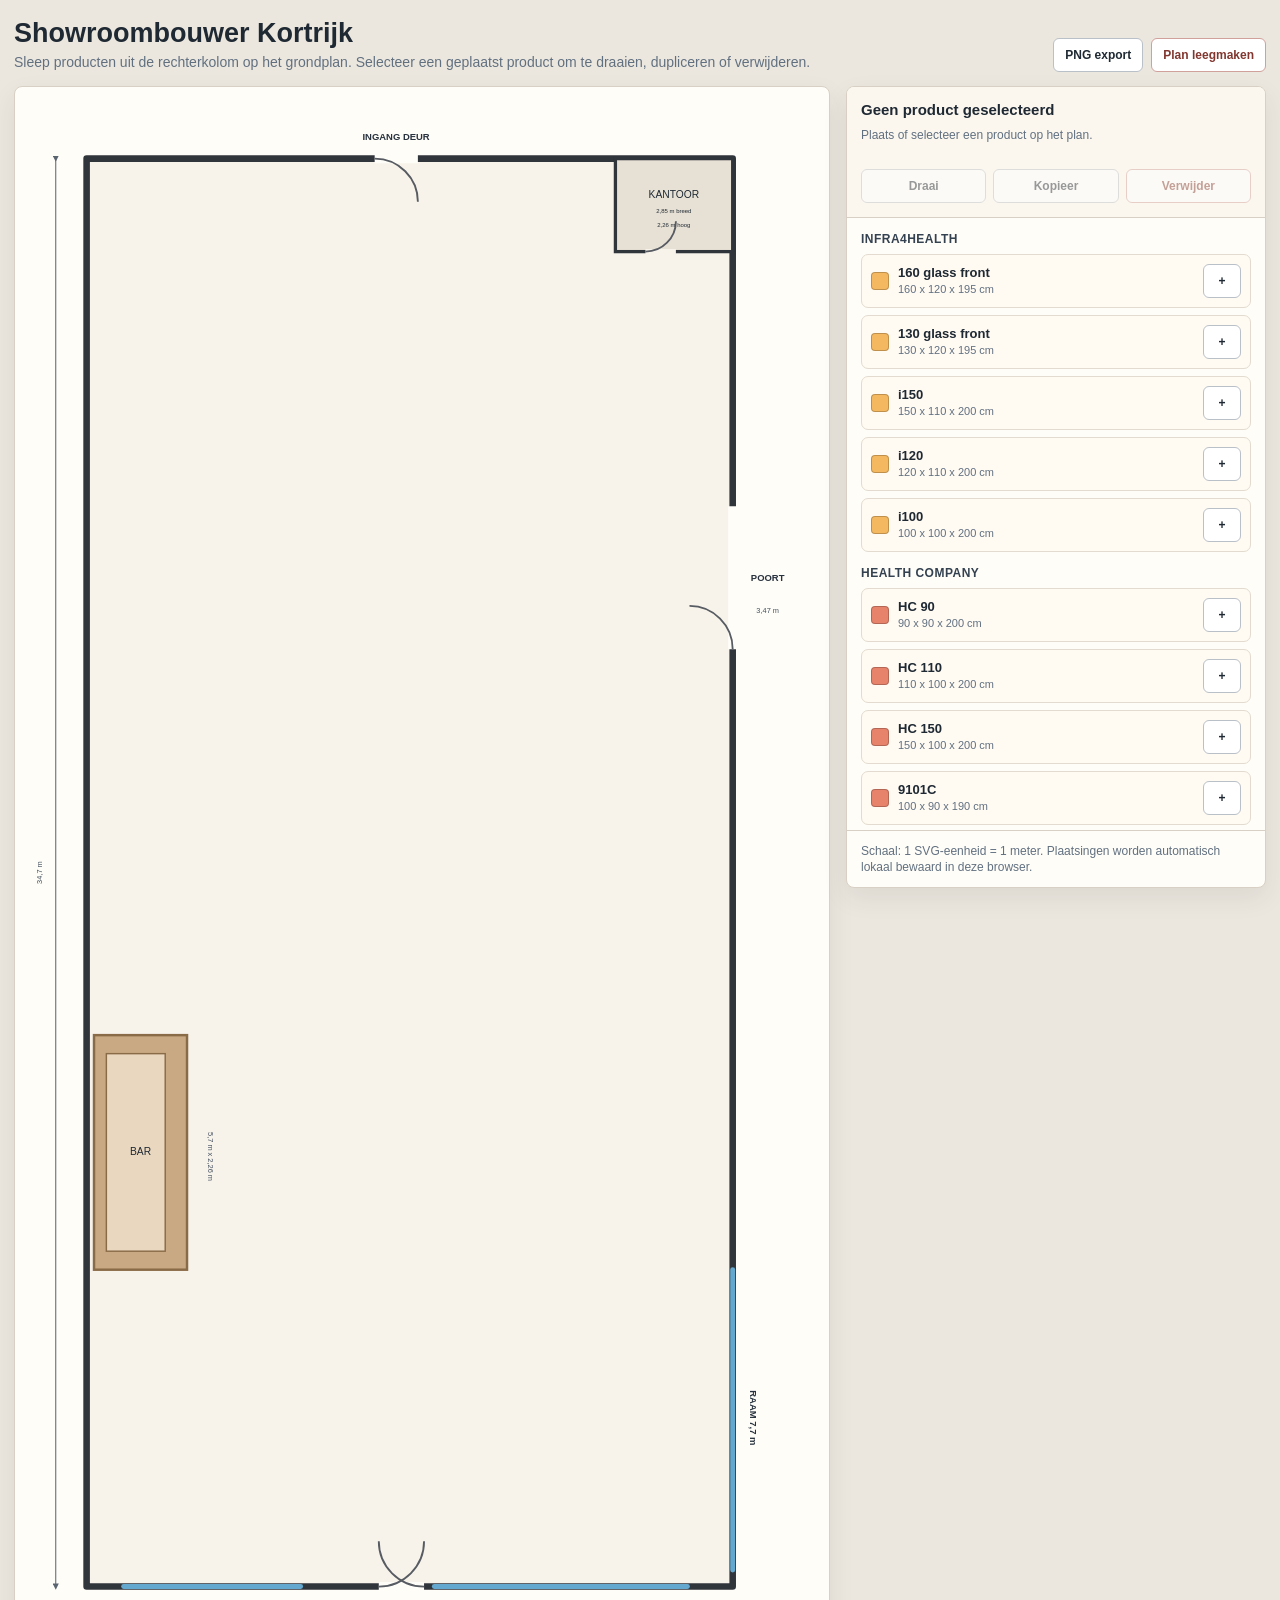
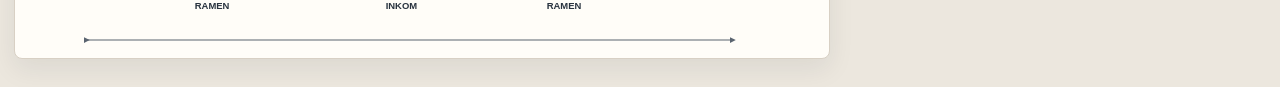
==== index.html @ aa3d27e9 "Initial showroom builder" ====
<!doctype html>
<html lang="nl">
<head>
  <meta charset="utf-8">
  <meta name="viewport" content="width=device-width, initial-scale=1">
  <meta http-equiv="refresh" content="0; url=showroom-bouwer.html">
  <title>Showroombouwer Kortrijk</title>
</head>
<body>
  <p><a href="showroom-bouwer.html">Open de showroombouwer</a></p>
</body>
</html>
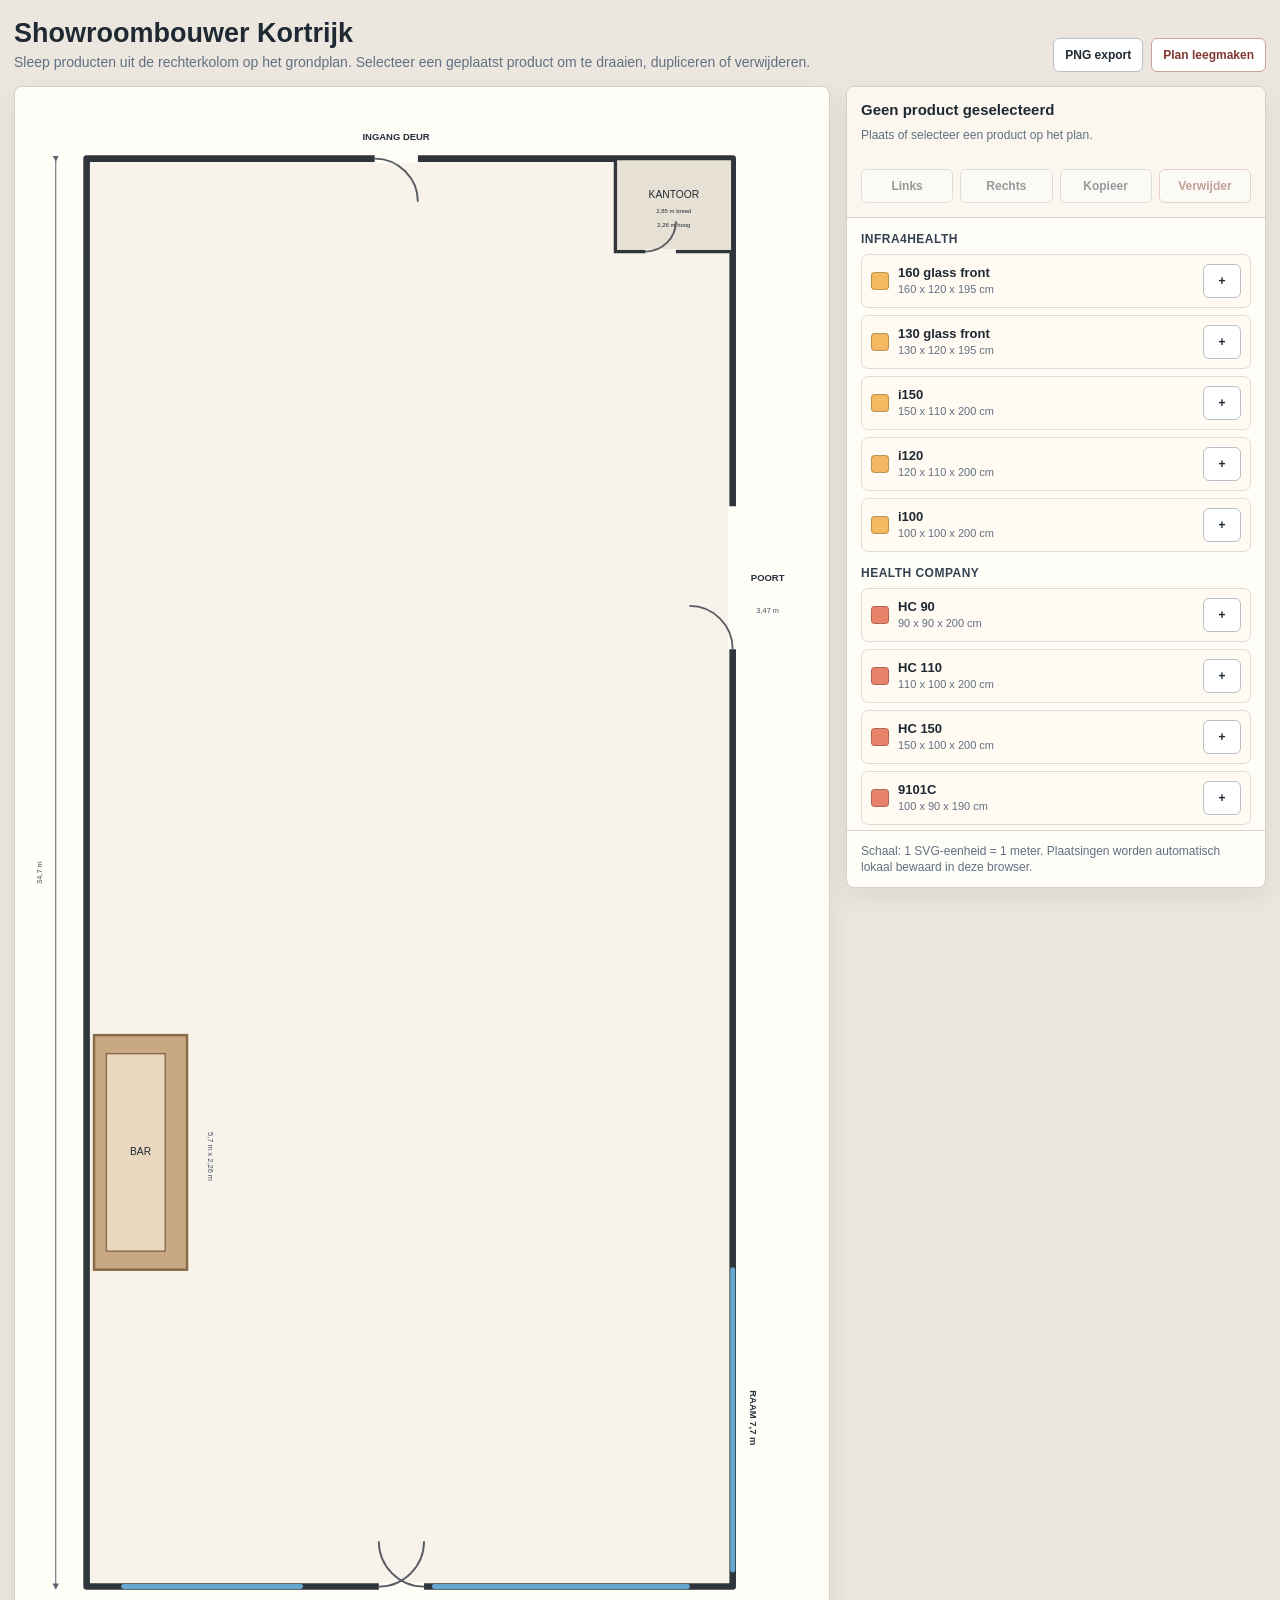
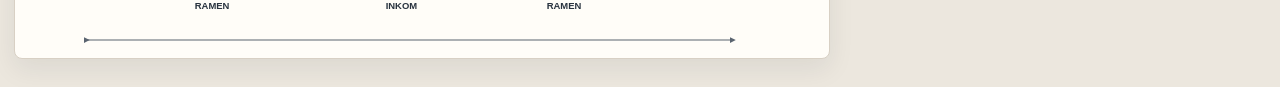
==== commit 76be0a83: "Improve product rotation controls" ====
--- a/index.html
+++ b/index.html
@@ -1,12 +1,110 @@
-<!doctype html>
+﻿<!doctype html>
 <html lang="nl">
 <head>
   <meta charset="utf-8">
   <meta name="viewport" content="width=device-width, initial-scale=1">
-  <meta http-equiv="refresh" content="0; url=showroom-bouwer.html">
   <title>Showroombouwer Kortrijk</title>
+  <link rel="stylesheet" href="styles.css">
 </head>
 <body>
-  <p><a href="showroom-bouwer.html">Open de showroombouwer</a></p>
+<main>
+  <header>
+    <div>
+      <h1>Showroombouwer Kortrijk</h1>
+      <p class="subtitle">Sleep producten uit de rechterkolom op het grondplan. Selecteer een geplaatst product om te draaien, dupliceren of verwijderen.</p>
+    </div>
+    <div class="actions">
+      <button id="savePngBtn" type="button">PNG export</button>
+      <button id="clearBtn" type="button" class="danger">Plan leegmaken</button>
+    </div>
+  </header>
+
+  <section class="app">
+    <div class="board" id="board">
+      <svg id="plan" viewBox="-1.4 -1.4 19.1 37.5" role="img" aria-label="Leeg grondplan showroom Kortrijk">
+        <defs>
+          <pattern id="wood" width="0.32" height="0.32" patternUnits="userSpaceOnUse" patternTransform="rotate(28)">
+            <rect width="0.32" height="0.32" fill="#b98653"></rect>
+            <path d="M 0 0.16 H 0.32" stroke="#7a4f2d" stroke-width="0.025" opacity="0.55"></path>
+          </pattern>
+          <pattern id="grass" width="0.22" height="0.22" patternUnits="userSpaceOnUse" patternTransform="rotate(18)">
+            <rect width="0.22" height="0.22" fill="#7dbb73"></rect>
+            <path d="M 0.03 0 L 0.03 0.22 M 0.14 0 L 0.14 0.22" stroke="#4f884e" stroke-width="0.018" opacity="0.55"></path>
+          </pattern>
+          <linearGradient id="spaWater" x1="0" x2="1" y1="0" y2="1">
+            <stop offset="0" stop-color="#8fd2ec"></stop>
+            <stop offset="1" stop-color="#2e82ad"></stop>
+          </linearGradient>
+          <marker id="arrow" markerWidth="6" markerHeight="6" refX="3" refY="3" orient="auto">
+            <path d="M 0 0 L 6 3 L 0 6 z" fill="#5a6470"></path>
+          </marker>
+        </defs>
+
+        <g id="fixedPlan">
+          <rect class="floor" x="0" y="0" width="15.7" height="34.7"></rect>
+          <rect class="wall" x="0" y="0" width="15.7" height="34.7"></rect>
+
+          <line class="window" x1="0.9" y1="34.7" x2="5.2" y2="34.7"></line>
+          <line class="window" x1="8.45" y1="34.7" x2="14.6" y2="34.7"></line>
+          <line class="window" x1="15.7" y1="27.0" x2="15.7" y2="34.3"></line>
+          <text class="plan-label" x="3.05" y="35.18">RAMEN</text>
+          <text class="plan-label" x="11.6" y="35.18">RAMEN</text>
+          <text class="plan-label" transform="translate(16.18 30.6) rotate(90)">RAAM 7,7 m</text>
+
+          <line x1="7.10" y1="34.7" x2="8.20" y2="34.7" stroke="#fffdf8" stroke-width="0.22"></line>
+          <path class="door" d="M 7.10 34.7 A 1.10 1.10 0 0 0 8.20 33.60"></path>
+          <path class="door" d="M 8.20 34.7 A 1.10 1.10 0 0 1 7.10 33.60"></path>
+          <text class="plan-label" x="7.65" y="35.18">INKOM</text>
+
+          <line x1="15.7" y1="8.45" x2="15.7" y2="11.92" stroke="#fffdf8" stroke-width="0.22"></line>
+          <path class="door" d="M 15.7 11.92 A 1.05 1.05 0 0 0 14.65 10.87"></path>
+          <text class="plan-label" x="16.55" y="10.2">POORT</text>
+          <text class="dim" x="16.55" y="11.05">3,47 m</text>
+
+          <line x1="7.00" y1="0" x2="8.05" y2="0" stroke="#fffdf8" stroke-width="0.22"></line>
+          <path class="door" d="M 7.00 0 A 1.05 1.05 0 0 1 8.05 1.05"></path>
+          <text class="plan-label" x="7.52" y="-0.52">INGANG DEUR</text>
+
+          <rect x="12.85" y="0.00" width="2.85" height="2.26" fill="var(--office)" stroke="#30343b" stroke-width="0.08"></rect>
+          <line x1="13.58" y1="2.26" x2="14.32" y2="2.26" stroke="var(--floor)" stroke-width="0.13"></line>
+          <path class="door" d="M 13.58 2.26 A 0.74 0.74 0 0 0 14.32 1.52"></path>
+          <text class="fixed-label" x="14.27" y="0.88">KANTOOR</text>
+          <text class="fixed-label tiny" x="14.27" y="1.28">2,85 m breed</text>
+          <text class="fixed-label tiny" x="14.27" y="1.62">2,26 m hoog</text>
+
+          <rect x="0.18" y="21.30" width="2.26" height="5.70" fill="var(--bar)" stroke="#8a6b48" stroke-width="0.06"></rect>
+          <rect x="0.48" y="21.75" width="1.43" height="4.80" fill="#ead7bf" stroke="#8a6b48" stroke-width="0.035"></rect>
+          <text class="fixed-label" x="1.31" y="24.15">BAR</text>
+          <text class="dim" x="2.95" y="24.25" transform="rotate(90 2.95 24.25)">5,7 m x 2,26 m</text>
+
+          <line class="dim-line" x1="0" y1="36.00" x2="15.7" y2="36.00"></line>
+          <text class="dim" x="7.85" y="36.42">15,7 m</text>
+          <line class="dim-line" x1="-0.75" y1="0" x2="-0.75" y2="34.7"></line>
+          <text class="dim" x="-1.08" y="17.35" transform="rotate(-90 -1.08 17.35)">34,7 m</text>
+        </g>
+
+        <g id="items"></g>
+      </svg>
+    </div>
+
+    <aside class="sidebar">
+      <section class="selected-panel">
+        <h2 class="selected-title" id="selectedTitle">Geen product geselecteerd</h2>
+        <p class="selected-meta" id="selectedMeta">Plaats of selecteer een product op het plan.</p>
+        <div class="selected-actions">
+          <button id="rotateLeftBtn" type="button" disabled>Links</button>
+          <button id="rotateRightBtn" type="button" disabled>Rechts</button>
+          <button id="copyBtn" type="button" disabled>Kopieer</button>
+          <button id="deleteBtn" type="button" class="danger" disabled>Verwijder</button>
+        </div>
+      </section>
+      <section class="catalog" id="catalog" aria-label="Producten"></section>
+      <div class="footer">Schaal: 1 SVG-eenheid = 1 meter. Plaatsingen worden automatisch lokaal bewaard in deze browser.</div>
+    </aside>
+  </section>
+</main>
+
+<script src="app.js"></script>
 </body>
 </html>
+
--- a/styles.css
+++ b/styles.css
@@ -0,0 +1,237 @@
+﻿:root {
+      --ink: #1f2933;
+      --muted: #617080;
+      --line: #d8d0c4;
+      --page: #ece7de;
+      --panel: #fffdf8;
+      --floor: #f7f2ea;
+      --wall: #30343b;
+      --window: #64a8cf;
+      --infra: #f4b860;
+      --hc: #e7826b;
+      --classic: #c99b5c;
+      --barrel: #9b6a3d;
+      --spa: #4f9fc9;
+      --hottub: #b77a3e;
+      --canopy: #6f7f8d;
+      --grass: #6aa06a;
+      --bar: #c8a983;
+      --office: #e7e0d4;
+      --selected: #256d90;
+    }
+
+    * { box-sizing: border-box; }
+
+    body {
+      margin: 0;
+      color: var(--ink);
+      font-family: Arial, Helvetica, sans-serif;
+      background: var(--page);
+    }
+
+    main {
+      width: min(1480px, calc(100vw - 28px));
+      margin: 0 auto;
+      padding: 18px 0 28px;
+    }
+
+    header {
+      display: flex;
+      align-items: flex-end;
+      justify-content: space-between;
+      gap: 18px;
+      margin-bottom: 14px;
+    }
+
+    h1 {
+      margin: 0 0 4px;
+      font-size: 27px;
+      line-height: 1.15;
+      letter-spacing: 0;
+    }
+
+    .subtitle {
+      margin: 0;
+      color: var(--muted);
+      font-size: 14px;
+      line-height: 1.35;
+    }
+
+    .actions {
+      display: flex;
+      gap: 8px;
+      flex-wrap: wrap;
+      justify-content: flex-end;
+    }
+
+    button {
+      border: 1px solid #b9c0c7;
+      border-radius: 6px;
+      background: #fff;
+      color: var(--ink);
+      min-height: 34px;
+      padding: 7px 11px;
+      font: 700 12px Arial, Helvetica, sans-serif;
+      cursor: pointer;
+    }
+
+    button:hover { background: #f2f6f8; }
+    button:disabled { opacity: 0.45; cursor: default; }
+
+    .danger {
+      border-color: #d0a09b;
+      color: #81372f;
+    }
+
+    .app {
+      display: grid;
+      grid-template-columns: minmax(620px, 1fr) 420px;
+      gap: 16px;
+      align-items: start;
+    }
+
+    .board,
+    .sidebar {
+      background: var(--panel);
+      border: 1px solid var(--line);
+      border-radius: 8px;
+      box-shadow: 0 10px 26px rgba(31, 41, 51, 0.08);
+    }
+
+    .board {
+      padding: 14px;
+      overflow: auto;
+    }
+
+    svg {
+      display: block;
+      width: 100%;
+      height: auto;
+      min-width: 600px;
+      user-select: none;
+    }
+
+    .sidebar {
+      max-height: calc(100vh - 98px);
+      overflow: hidden;
+      display: grid;
+      grid-template-rows: auto 1fr auto;
+    }
+
+    .selected-panel {
+      padding: 14px;
+      border-bottom: 1px solid var(--line);
+      background: #fbf7ef;
+    }
+
+    .selected-title {
+      margin: 0 0 8px;
+      font-size: 15px;
+      line-height: 1.2;
+    }
+
+    .selected-meta {
+      margin: 0 0 10px;
+      color: var(--muted);
+      font-size: 12px;
+      line-height: 1.35;
+      min-height: 32px;
+    }
+
+    .selected-actions {
+      display: grid;
+      grid-template-columns: repeat(4, minmax(0, 1fr));
+      gap: 7px;
+    }
+
+    .catalog {
+      overflow: auto;
+      padding: 14px;
+    }
+
+    .group-title {
+      margin: 14px 0 8px;
+      color: #334150;
+      font-size: 12px;
+      text-transform: uppercase;
+      letter-spacing: 0.04em;
+    }
+
+    .group-title:first-child { margin-top: 0; }
+
+    .product {
+      display: grid;
+      grid-template-columns: 18px minmax(0, 1fr) auto;
+      align-items: center;
+      gap: 9px;
+      width: 100%;
+      margin-bottom: 7px;
+      padding: 9px;
+      border: 1px solid #e3dbcf;
+      border-radius: 7px;
+      background: #fffaf2;
+      cursor: grab;
+    }
+
+    .product:active { cursor: grabbing; }
+
+    .swatch {
+      width: 18px;
+      height: 18px;
+      border-radius: 4px;
+      border: 1px solid rgba(0, 0, 0, 0.22);
+    }
+
+    .name {
+      display: block;
+      font-size: 13px;
+      font-weight: 700;
+      line-height: 1.2;
+    }
+
+    .dims {
+      display: block;
+      margin-top: 3px;
+      color: var(--muted);
+      font-size: 11px;
+      line-height: 1.25;
+    }
+
+    .add {
+      min-width: 38px;
+      padding: 5px 8px;
+    }
+
+    .footer {
+      padding: 12px 14px;
+      color: var(--muted);
+      font-size: 12px;
+      border-top: 1px solid var(--line);
+      line-height: 1.35;
+    }
+
+    .floor { fill: var(--floor); stroke: none; }
+    .wall { fill: none; stroke: var(--wall); stroke-width: 0.16; stroke-linejoin: round; }
+    .inner-wall { fill: none; stroke: var(--wall); stroke-width: 0.10; stroke-linejoin: round; }
+    .window { stroke: var(--window); stroke-width: 0.12; stroke-linecap: round; }
+    .door { fill: none; stroke: #575b62; stroke-width: 0.045; }
+    .plan-label { font: 0.23px Arial, Helvetica, sans-serif; fill: #29333f; text-anchor: middle; dominant-baseline: middle; font-weight: 700; }
+    .fixed-label { font: 0.25px Arial, Helvetica, sans-serif; fill: #1f2933; text-anchor: middle; dominant-baseline: middle; }
+    .tiny { font-size: 0.145px; font-weight: 400; }
+    .dim { font: 0.18px Arial, Helvetica, sans-serif; fill: #44515f; text-anchor: middle; }
+    .dim-line { stroke: #5a6470; stroke-width: 0.025; marker-start: url(#arrow); marker-end: url(#arrow); }
+    .product-shape { stroke-width: 0.055; vector-effect: non-scaling-stroke; cursor: move; }
+    .product-label { pointer-events: none; font: 0.18px Arial, Helvetica, sans-serif; fill: #1f2933; text-anchor: middle; dominant-baseline: middle; }
+    .direction-arrow { pointer-events: none; fill: rgba(31, 41, 51, 0.72); stroke: #fffdf8; stroke-width: 0.025; vector-effect: non-scaling-stroke; }
+    .glass { pointer-events: none; stroke: #e8fbff; stroke-width: 0.07; stroke-linecap: round; vector-effect: non-scaling-stroke; }
+    .selection-box { fill: none; stroke: var(--selected); stroke-width: 0.055; stroke-dasharray: 0.16 0.10; vector-effect: non-scaling-stroke; pointer-events: none; }
+    .drag-target { outline: 2px solid #256d90; outline-offset: -8px; }
+
+    @media (max-width: 1120px) {
+      header,
+      .app { display: block; }
+      .actions { justify-content: flex-start; margin-top: 12px; }
+      .selected-actions { grid-template-columns: repeat(2, minmax(0, 1fr)); }
+      .sidebar { max-height: none; margin-top: 14px; }
+    }
+
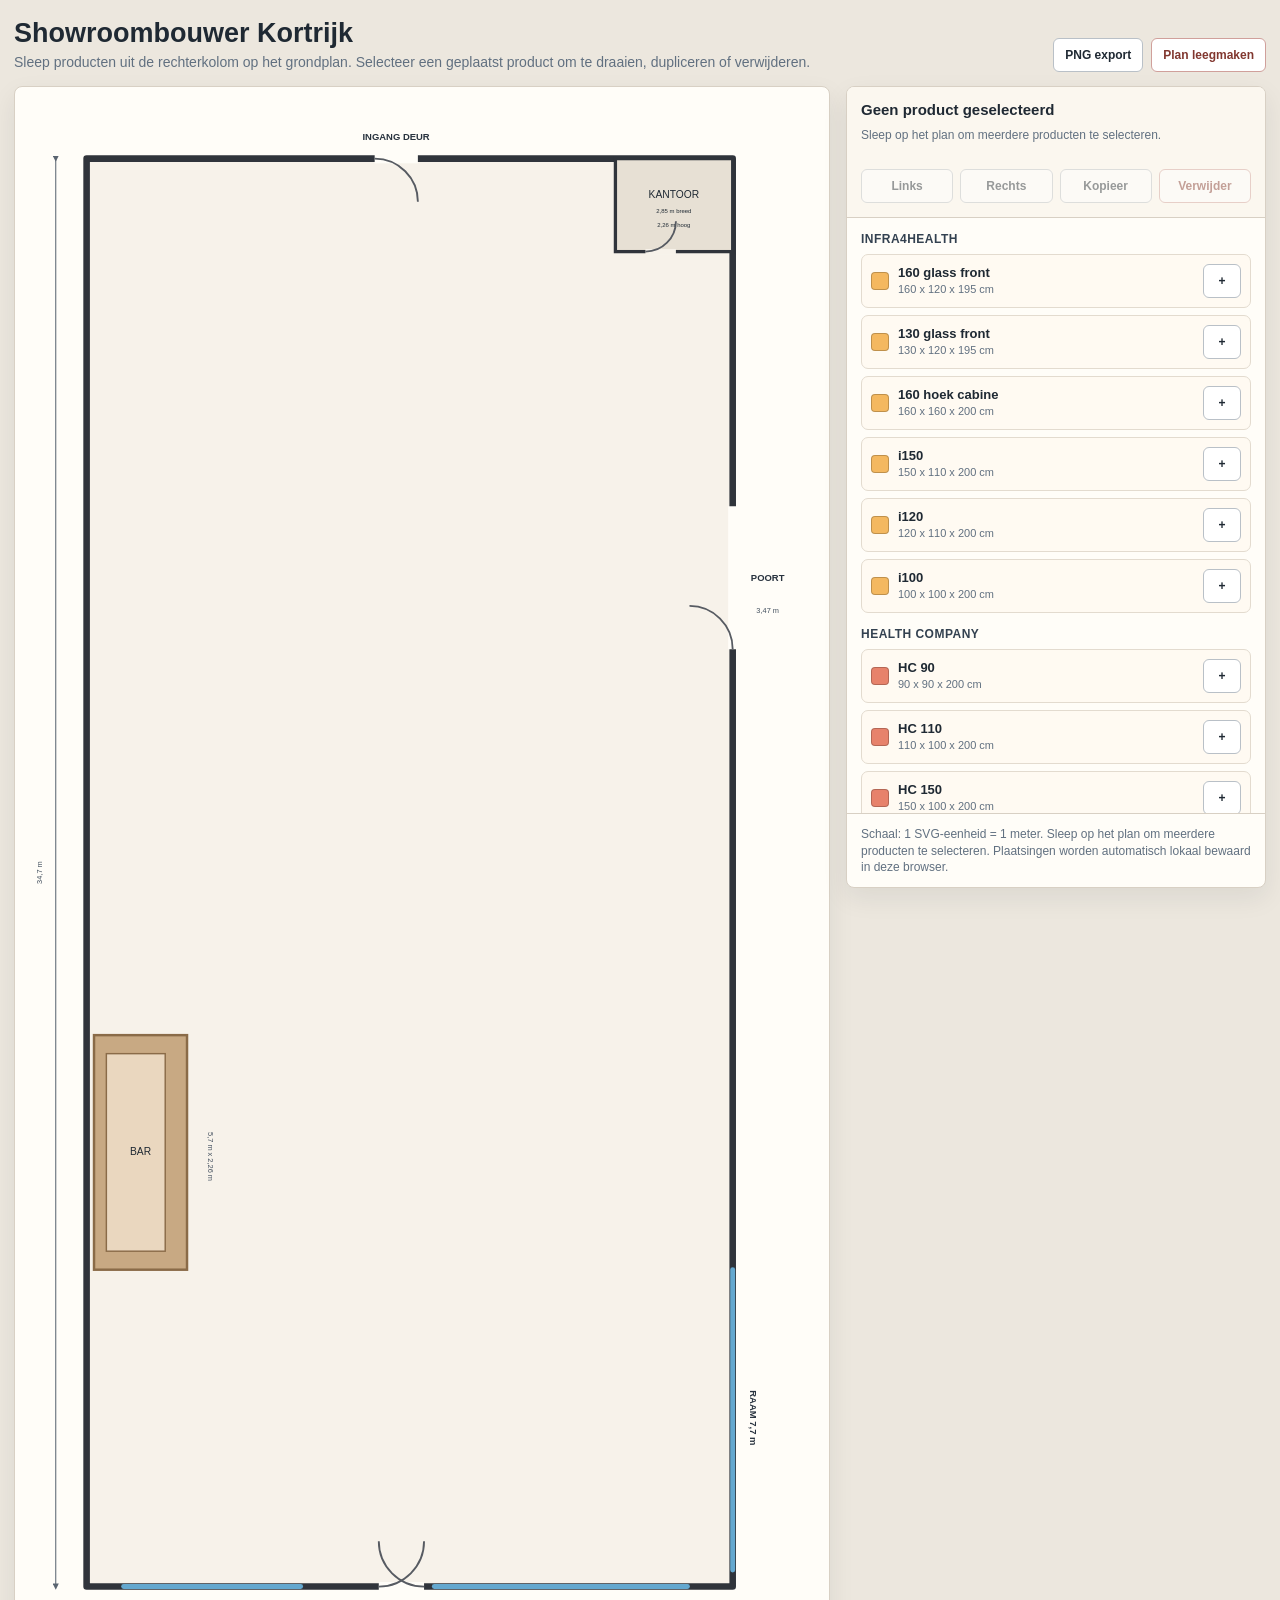
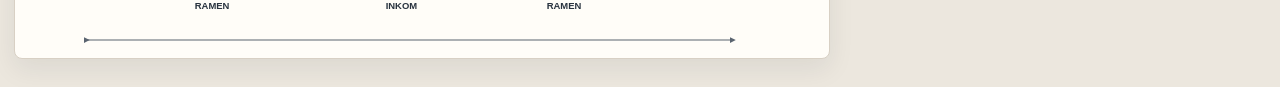
==== commit d92ee931: "Add multi-select and extra sauna products" ====
--- a/index.html
+++ b/index.html
@@ -99,7 +99,7 @@
         </div>
       </section>
       <section class="catalog" id="catalog" aria-label="Producten"></section>
-      <div class="footer">Schaal: 1 SVG-eenheid = 1 meter. Plaatsingen worden automatisch lokaal bewaard in deze browser.</div>
+      <div class="footer">Schaal: 1 SVG-eenheid = 1 meter. Sleep op het plan om meerdere producten te selecteren. Plaatsingen worden automatisch lokaal bewaard in deze browser.</div>
     </aside>
   </section>
 </main>
--- a/styles.css
+++ b/styles.css
@@ -222,9 +222,9 @@
     .dim-line { stroke: #5a6470; stroke-width: 0.025; marker-start: url(#arrow); marker-end: url(#arrow); }
     .product-shape { stroke-width: 0.055; vector-effect: non-scaling-stroke; cursor: move; }
     .product-label { pointer-events: none; font: 0.18px Arial, Helvetica, sans-serif; fill: #1f2933; text-anchor: middle; dominant-baseline: middle; }
-    .direction-arrow { pointer-events: none; fill: rgba(31, 41, 51, 0.72); stroke: #fffdf8; stroke-width: 0.025; vector-effect: non-scaling-stroke; }
     .glass { pointer-events: none; stroke: #e8fbff; stroke-width: 0.07; stroke-linecap: round; vector-effect: non-scaling-stroke; }
     .selection-box { fill: none; stroke: var(--selected); stroke-width: 0.055; stroke-dasharray: 0.16 0.10; vector-effect: non-scaling-stroke; pointer-events: none; }
+    .marquee-selection { fill: rgba(37, 109, 144, 0.10); stroke: var(--selected); stroke-width: 0.055; stroke-dasharray: 0.18 0.12; vector-effect: non-scaling-stroke; pointer-events: none; }
     .drag-target { outline: 2px solid #256d90; outline-offset: -8px; }
 
     @media (max-width: 1120px) {
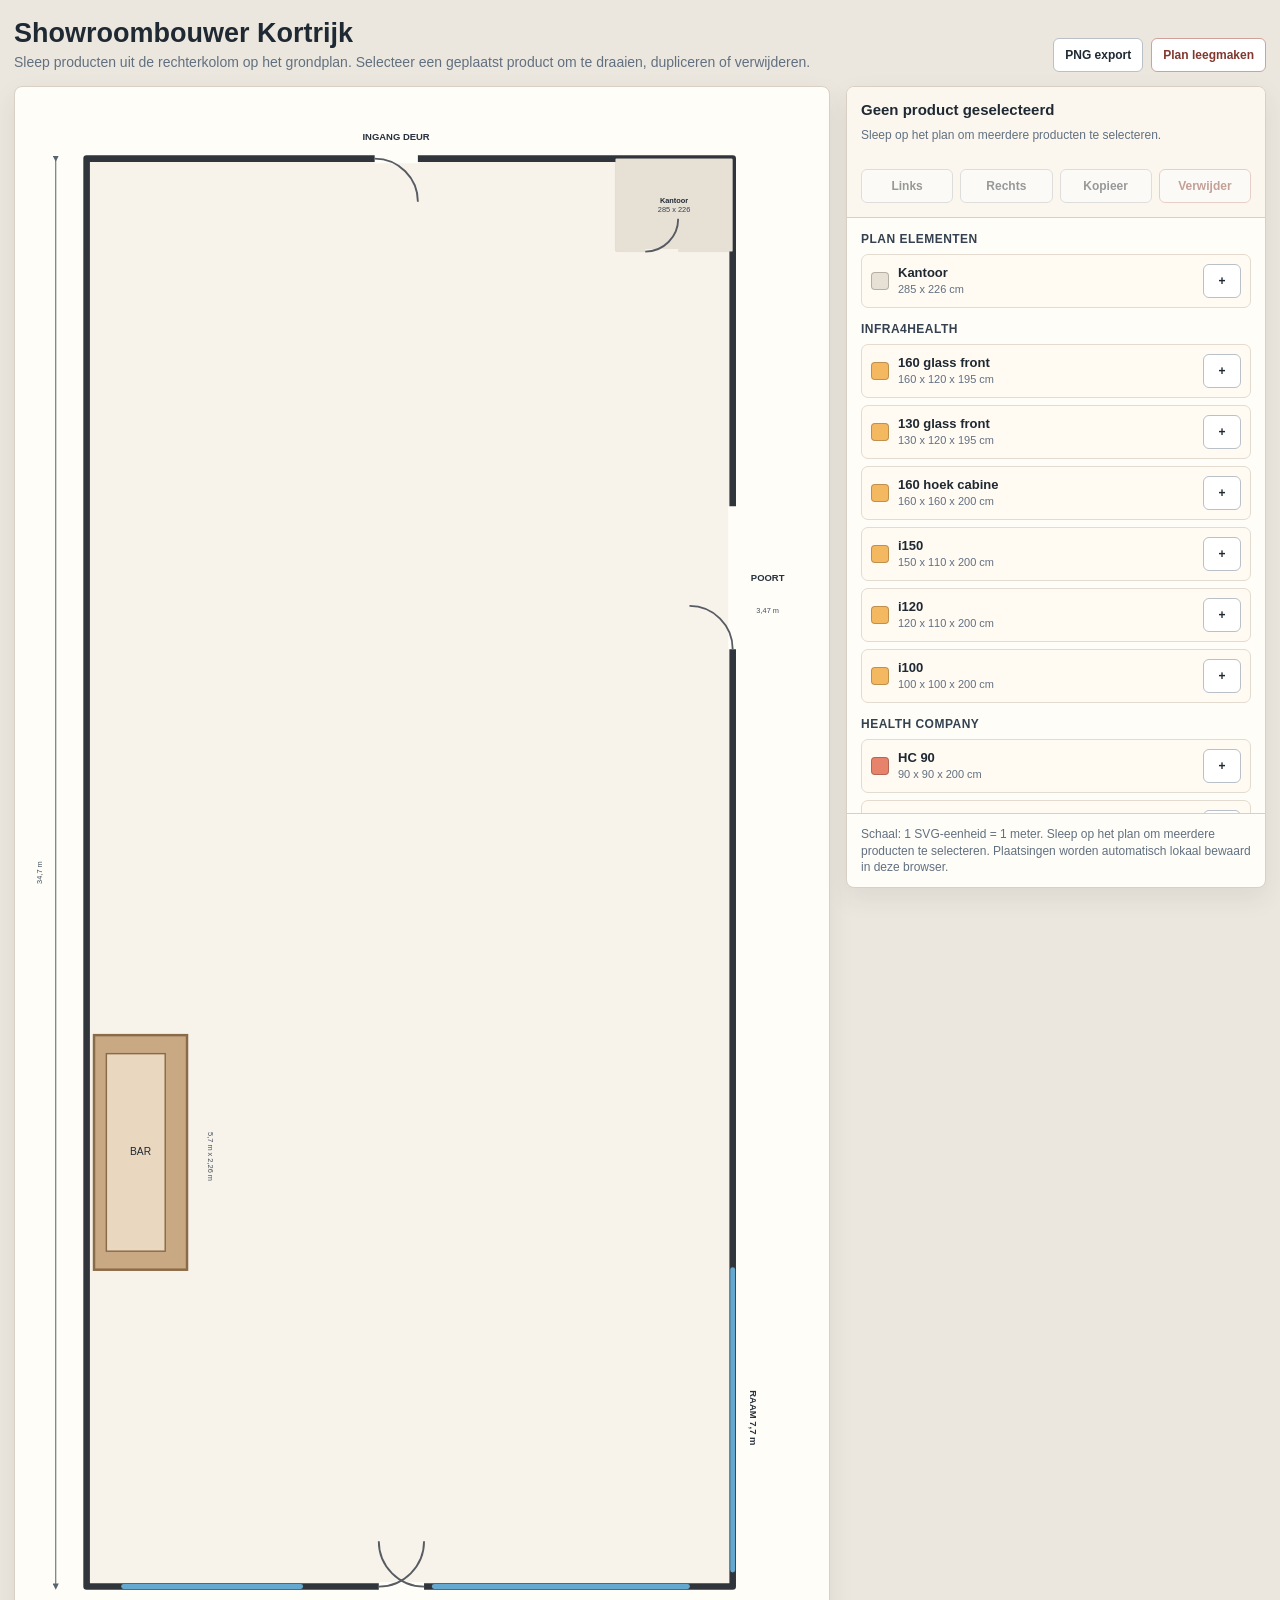
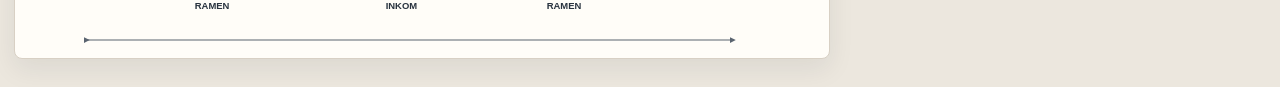
==== commit 7009656b: "Make office movable" ====
--- a/index.html
+++ b/index.html
@@ -65,13 +65,6 @@
           <path class="door" d="M 7.00 0 A 1.05 1.05 0 0 1 8.05 1.05"></path>
           <text class="plan-label" x="7.52" y="-0.52">INGANG DEUR</text>
 
-          <rect x="12.85" y="0.00" width="2.85" height="2.26" fill="var(--office)" stroke="#30343b" stroke-width="0.08"></rect>
-          <line x1="13.58" y1="2.26" x2="14.32" y2="2.26" stroke="var(--floor)" stroke-width="0.13"></line>
-          <path class="door" d="M 13.58 2.26 A 0.74 0.74 0 0 0 14.32 1.52"></path>
-          <text class="fixed-label" x="14.27" y="0.88">KANTOOR</text>
-          <text class="fixed-label tiny" x="14.27" y="1.28">2,85 m breed</text>
-          <text class="fixed-label tiny" x="14.27" y="1.62">2,26 m hoog</text>
-
           <rect x="0.18" y="21.30" width="2.26" height="5.70" fill="var(--bar)" stroke="#8a6b48" stroke-width="0.06"></rect>
           <rect x="0.48" y="21.75" width="1.43" height="4.80" fill="#ead7bf" stroke="#8a6b48" stroke-width="0.035"></rect>
           <text class="fixed-label" x="1.31" y="24.15">BAR</text>
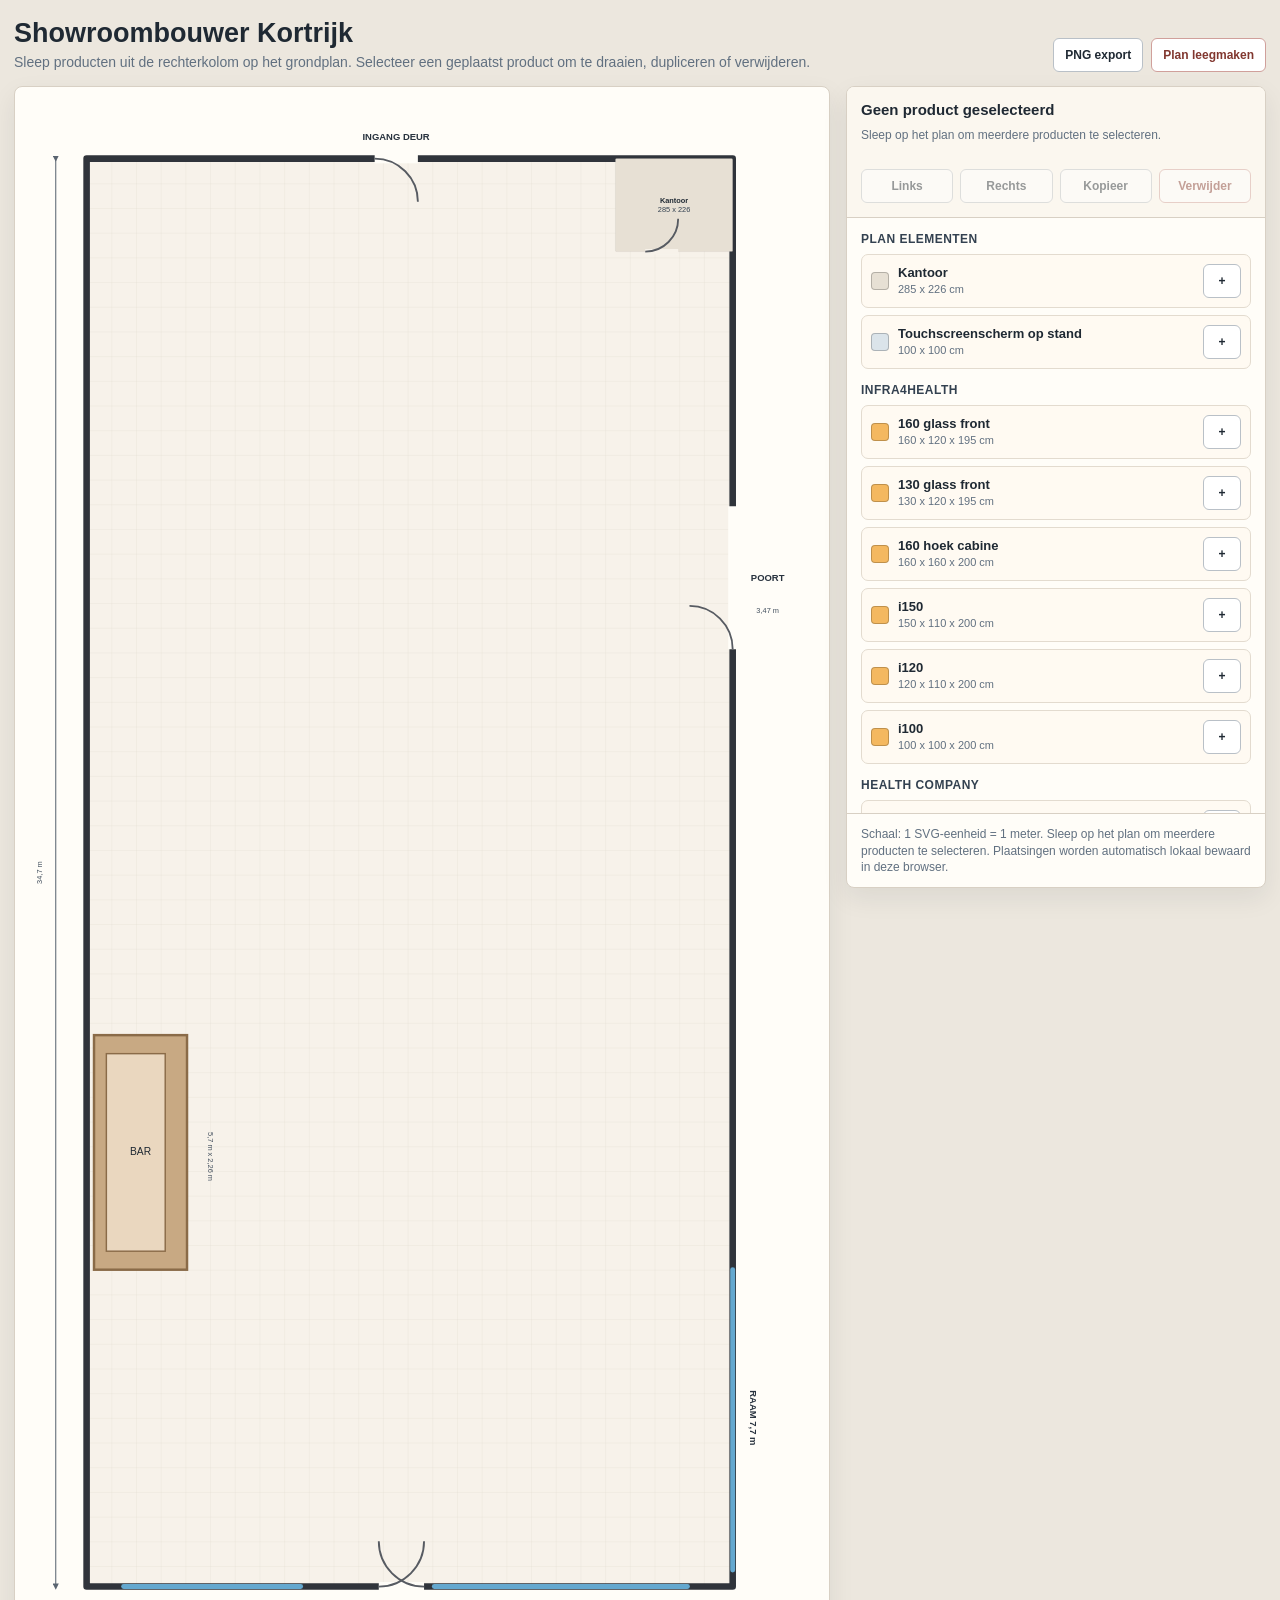
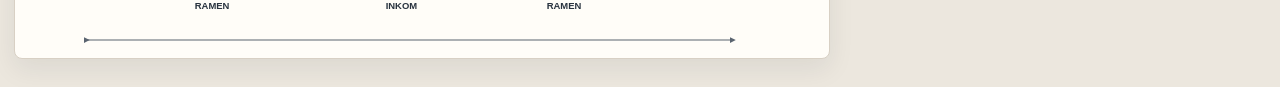
==== commit 6f99211d: "Add subtle 60cm tile grid" ====
--- a/index.html
+++ b/index.html
@@ -38,10 +38,14 @@
           <marker id="arrow" markerWidth="6" markerHeight="6" refX="3" refY="3" orient="auto">
             <path d="M 0 0 L 6 3 L 0 6 z" fill="#5a6470"></path>
           </marker>
+          <pattern id="tileGrid" width="0.6" height="0.6" patternUnits="userSpaceOnUse">
+            <path d="M 0.6 0 H 0 V 0.6" fill="none" stroke="#d8d0c4" stroke-width="0.018" opacity="0.55"></path>
+          </pattern>
         </defs>
 
         <g id="fixedPlan">
           <rect class="floor" x="0" y="0" width="15.7" height="34.7"></rect>
+          <rect class="tile-grid" x="0" y="0" width="15.7" height="34.7"></rect>
           <rect class="wall" x="0" y="0" width="15.7" height="34.7"></rect>
 
           <line class="window" x1="0.9" y1="34.7" x2="5.2" y2="34.7"></line>
--- a/styles.css
+++ b/styles.css
@@ -211,6 +211,7 @@
     }
 
     .floor { fill: var(--floor); stroke: none; }
+    .tile-grid { fill: url(#tileGrid); stroke: none; pointer-events: none; }
     .wall { fill: none; stroke: var(--wall); stroke-width: 0.16; stroke-linejoin: round; }
     .inner-wall { fill: none; stroke: var(--wall); stroke-width: 0.10; stroke-linejoin: round; }
     .window { stroke: var(--window); stroke-width: 0.12; stroke-linecap: round; }
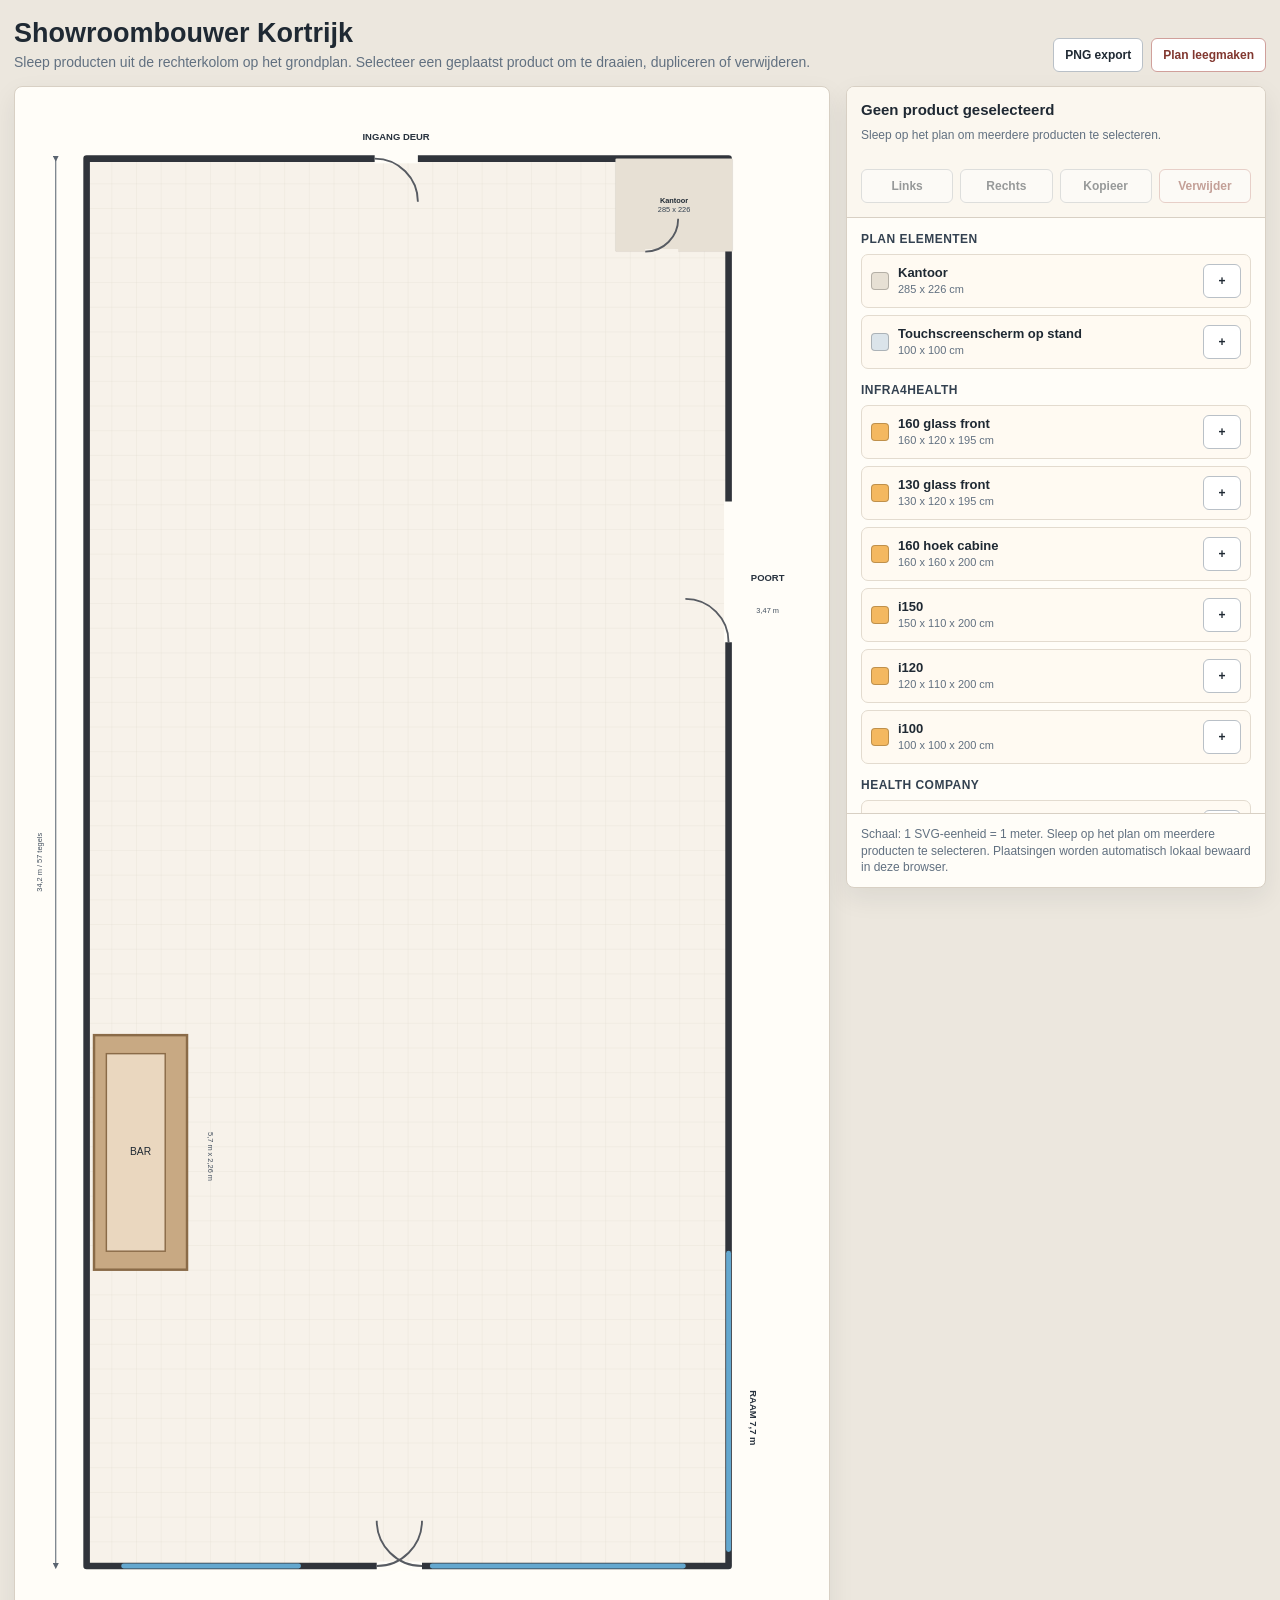
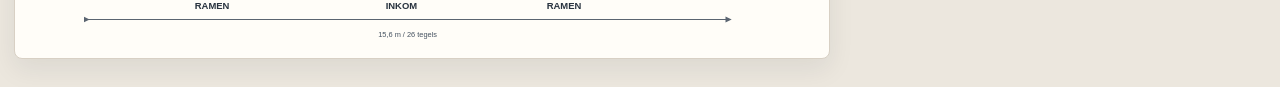
==== commit a8f5fbe1: "Update showroom dimensions from tile count" ====
--- a/index.html
+++ b/index.html
@@ -44,24 +44,24 @@
         </defs>
 
         <g id="fixedPlan">
-          <rect class="floor" x="0" y="0" width="15.7" height="34.7"></rect>
-          <rect class="tile-grid" x="0" y="0" width="15.7" height="34.7"></rect>
-          <rect class="wall" x="0" y="0" width="15.7" height="34.7"></rect>
+          <rect class="floor" x="0" y="0" width="15.6" height="34.2"></rect>
+          <rect class="tile-grid" x="0" y="0" width="15.6" height="34.2"></rect>
+          <rect class="wall" x="0" y="0" width="15.6" height="34.2"></rect>
 
-          <line class="window" x1="0.9" y1="34.7" x2="5.2" y2="34.7"></line>
-          <line class="window" x1="8.45" y1="34.7" x2="14.6" y2="34.7"></line>
-          <line class="window" x1="15.7" y1="27.0" x2="15.7" y2="34.3"></line>
+          <line class="window" x1="0.9" y1="34.2" x2="5.15" y2="34.2"></line>
+          <line class="window" x1="8.40" y1="34.2" x2="14.5" y2="34.2"></line>
+          <line class="window" x1="15.6" y1="26.6" x2="15.6" y2="33.8"></line>
           <text class="plan-label" x="3.05" y="35.18">RAMEN</text>
           <text class="plan-label" x="11.6" y="35.18">RAMEN</text>
           <text class="plan-label" transform="translate(16.18 30.6) rotate(90)">RAAM 7,7 m</text>
 
-          <line x1="7.10" y1="34.7" x2="8.20" y2="34.7" stroke="#fffdf8" stroke-width="0.22"></line>
-          <path class="door" d="M 7.10 34.7 A 1.10 1.10 0 0 0 8.20 33.60"></path>
-          <path class="door" d="M 8.20 34.7 A 1.10 1.10 0 0 1 7.10 33.60"></path>
+          <line x1="7.05" y1="34.2" x2="8.15" y2="34.2" stroke="#fffdf8" stroke-width="0.22"></line>
+          <path class="door" d="M 7.05 34.2 A 1.10 1.10 0 0 0 8.15 33.10"></path>
+          <path class="door" d="M 8.15 34.2 A 1.10 1.10 0 0 1 7.05 33.10"></path>
           <text class="plan-label" x="7.65" y="35.18">INKOM</text>
 
-          <line x1="15.7" y1="8.45" x2="15.7" y2="11.92" stroke="#fffdf8" stroke-width="0.22"></line>
-          <path class="door" d="M 15.7 11.92 A 1.05 1.05 0 0 0 14.65 10.87"></path>
+          <line x1="15.6" y1="8.33" x2="15.6" y2="11.75" stroke="#fffdf8" stroke-width="0.22"></line>
+          <path class="door" d="M 15.6 11.75 A 1.05 1.05 0 0 0 14.55 10.70"></path>
           <text class="plan-label" x="16.55" y="10.2">POORT</text>
           <text class="dim" x="16.55" y="11.05">3,47 m</text>
 
@@ -74,10 +74,10 @@
           <text class="fixed-label" x="1.31" y="24.15">BAR</text>
           <text class="dim" x="2.95" y="24.25" transform="rotate(90 2.95 24.25)">5,7 m x 2,26 m</text>
 
-          <line class="dim-line" x1="0" y1="36.00" x2="15.7" y2="36.00"></line>
-          <text class="dim" x="7.85" y="36.42">15,7 m</text>
-          <line class="dim-line" x1="-0.75" y1="0" x2="-0.75" y2="34.7"></line>
-          <text class="dim" x="-1.08" y="17.35" transform="rotate(-90 -1.08 17.35)">34,7 m</text>
+          <line class="dim-line" x1="0" y1="35.50" x2="15.6" y2="35.50"></line>
+          <text class="dim" x="7.80" y="35.92">15,6 m / 26 tegels</text>
+          <line class="dim-line" x1="-0.75" y1="0" x2="-0.75" y2="34.2"></line>
+          <text class="dim" x="-1.08" y="17.10" transform="rotate(-90 -1.08 17.10)">34,2 m / 57 tegels</text>
         </g>
 
         <g id="items"></g>
